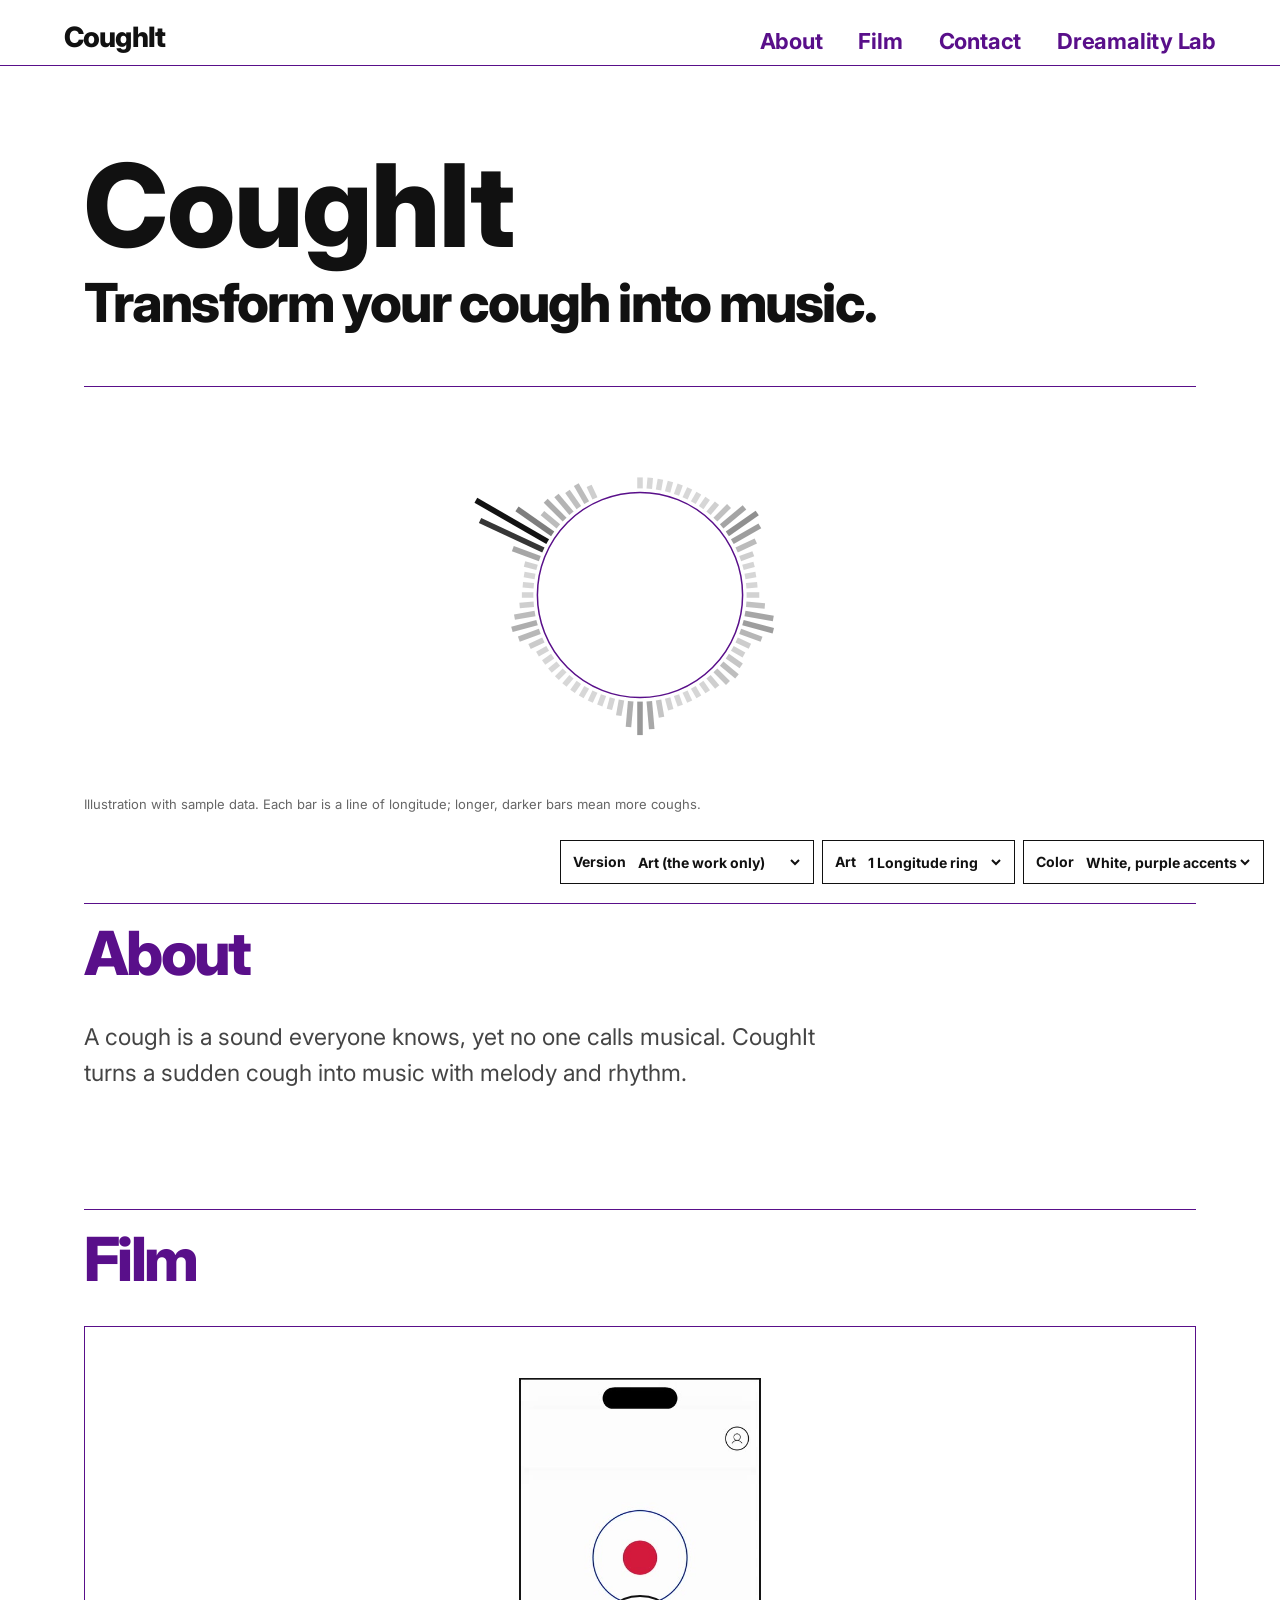
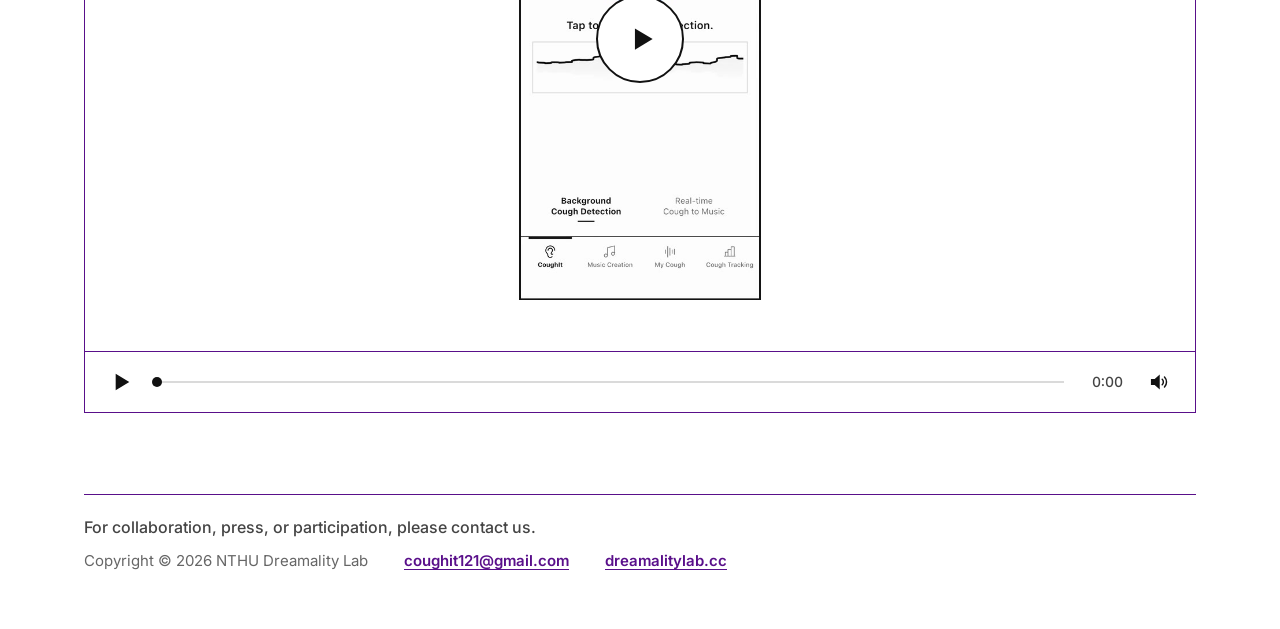
==== art.html @ 4ed85413 "Apply 1017 feedback: visitor-first copy, paper and art versions, longitude hero, purple accents - Co" ====
<!DOCTYPE html>
<html lang="en">
<head>
<meta charset="UTF-8">
<meta name="viewport" content="width=device-width, initial-scale=1.0">
<title>CoughIt</title>
<meta name="description" content="CoughIt turns a sudden cough into music with melody and rhythm. Free for iPhone.">
<meta property="og:title" content="CoughIt">
<meta property="og:description" content="Transform your cough into music.">
<meta property="og:type" content="website">
<meta property="og:image" content="assets/video-poster.jpg">
<meta name="theme-color" content="#590f8a">
<link rel="icon" href="assets/favicon.svg" type="image/svg+xml">
<link rel="preconnect" href="https://fonts.googleapis.com">
<link rel="preconnect" href="https://fonts.gstatic.com" crossorigin>
<link href="https://fonts.googleapis.com/css2?family=Inter:wght@400;500;700;800&display=swap" rel="stylesheet">
<link rel="stylesheet" href="styles.css?v=37">
</head>
<body data-version="art">

<a class="skip" href="#main">Skip to content</a>

<header class="top">
  <a class="wordmark" href="#top" aria-label="CoughIt, back to top">CoughIt</a>
  <nav class="top-nav" aria-label="Sections">
    <a href="#about">About</a>
    <a href="#film">Film</a>
    <a href="#contact">Contact</a>
    <a href="https://dreamalitylab.cc/" target="_blank" rel="noopener">Dreamality Lab</a>
  </nav>
</header>

<main id="main">

  <!-- ============ HERO ============ -->
  <section class="hero" id="top">
    <h1 class="tagline"><span class="tagline-title">CoughIt</span><span class="tagline-sub">Transform your cough into music.</span></h1>

    <figure class="hero-art">
      <canvas data-hero-art role="img" aria-label="Artwork drawn across the page"></canvas>
      <p class="hero-note" data-hero-note></p>
    </figure>
  </section>

  <!-- ============ ABOUT ============ -->
  <section class="block" id="about" aria-labelledby="about-title">
    <header class="block-head">
      <h2 class="block-title" id="about-title">About</h2>
    </header>

    <div class="section-intro">
      <p>A cough is a sound everyone knows, yet no one calls musical. CoughIt turns a sudden cough into music with melody and rhythm.</p>
    </div>
  </section>

  <!-- ============ FILM ============ -->
  <section class="block" id="film" aria-labelledby="film-title">
    <header class="block-head">
      <h2 class="block-title" id="film-title">Film</h2>
    </header>

    <div class="player" data-player>
      <div class="player-stage">
      <video class="player-media" preload="metadata" poster="assets/video-poster.jpg?v=5" playsinline>
        <source src="assets/coughit-demo.mp4?v=5" type="video/mp4">
      </video>
      <button class="player-overlay" type="button" data-playtoggle aria-label="Play video">
        <svg class="icon-play" viewBox="0 0 24 24" aria-hidden="true"><path d="M7 4.5v15l12.5-7.5z"/></svg>
        <svg class="icon-pause" viewBox="0 0 24 24" aria-hidden="true" hidden><path d="M6 4.5h4v15H6zM14 4.5h4v15h-4z"/></svg>
      </button>
      </div>
      <div class="player-bar">
        <button class="player-btn" type="button" data-playtoggle aria-label="Play video">
          <svg class="icon-play" viewBox="0 0 24 24" aria-hidden="true"><path d="M7 4.5v15l12.5-7.5z"/></svg>
          <svg class="icon-pause" viewBox="0 0 24 24" aria-hidden="true" hidden><path d="M6 4.5h4v15H6zM14 4.5h4v15h-4z"/></svg>
        </button>
        <div class="player-track" data-track role="slider" tabindex="0" aria-label="Seek" aria-valuemin="0" aria-valuemax="100" aria-valuenow="0">
          <div class="player-fill" data-fill></div>
        </div>
        <span class="player-time" data-time>0:00</span>
        <button class="player-btn" type="button" data-mute aria-label="Mute" aria-pressed="false">
          <svg class="icon-sound" viewBox="0 0 24 24" aria-hidden="true"><path d="M4 9.5h3.5L12 5.5v13L7.5 14.5H4z"/><path class="wave" d="M15.5 9a4.2 4.2 0 0 1 0 6M18 6.5a8 8 0 0 1 0 11" fill="none"/></svg>
          <svg class="icon-muted" viewBox="0 0 24 24" aria-hidden="true" hidden><path d="M4 9.5h3.5L12 5.5v13L7.5 14.5H4z"/><path class="wave" d="M16 9.5l5 5M21 9.5l-5 5" fill="none"/></svg>
        </button>
      </div>
    </div>
  </section>

</main>

<!-- ============ FOOTER ============ -->
<footer class="foot" id="contact">
  <div class="foot-inner">
    <p class="foot-line foot-contact">For collaboration, press, or participation, please contact us.</p>
    <p class="foot-line">Copyright &copy; 2026 NTHU Dreamality Lab</p>
    <p class="foot-line"><a href="mailto:coughit121@gmail.com">coughit121@gmail.com</a></p>
    <p class="foot-line"><a href="https://dreamalitylab.cc" target="_blank" rel="noopener">dreamalitylab.cc</a></p>
  </div>
</footer>

<!-- TEMPORARY style picker for the demo (version, hero art, colour). Remove with the
     .demo-controls CSS and the picker code in script.js once a style is chosen. -->
<div class="demo-controls" role="group" aria-label="Style picker (temporary)">
  <label class="demo-control">Version <select data-version-select aria-label="Page version"><option value="paper">Paper (Demo + Study)</option><option value="art">Art (the work only)</option></select></label>
  <label class="demo-control">Art <select data-art-select aria-label="Hero artwork"><option value="longitude">1  Longitude ring</option><option value="transform">2  Cough to music</option><option value="mono">3  Mono (minimal)</option><option value="light">4  Light</option><option value="becoming">5  Becoming</option><option value="ridges">6  Ridges</option><option value="ring">7  Ring</option><option value="line">8  Line</option><option value="score">9  Score</option></select></label>
  <label class="demo-control">Color <select data-theme-select aria-label="Colour scheme"><option value="accent">White, purple accents</option><option value="night">Black, purple accents</option><option value="mono">White, black only</option><option value="purple">Purple page</option></select></label>
</div>

<script src="assets/demo/data.js?v=1"></script>
<script src="script.js?v=41"></script>
</body>
</html>
---- styles.css ----
/* CoughIt site, minimal-art look shared with the app (variant A):
   white paper, ink, pure grays, square corners, heavy rules.
   Red is the only hue and is reserved for "a cough was caught". */

:root {
  /* Page: white paper, ink type, pure grays. Purple (--accent, NTHU purple) is
     the only colour and it is a garnish, never a full-page fill: thin rules,
     section titles, the menu, the contact line, buttons and the hero artwork. */
  --paper: #ffffff;
  --ink: #111111;
  --ink-2: #444444;
  --muted: #666666;
  --hairline: #dadada;
  --alert: #e5303f;
  --accent: #590f8a;
  --accent-ink: #ffffff;
  --line: var(--accent);
  --head: var(--accent);
  --menu: var(--accent);
  --link: var(--accent);

  --rule: 1.5px;
  --gutter: clamp(20px, 5vw, 64px);
  --max: 1240px;

  --font: -apple-system, BlinkMacSystemFont, "SF Pro Text", "Inter", "Helvetica Neue", Arial, sans-serif;
}

/* TEMPORARY, for the style demo: themes picked with the Color selector.
   The default is :root above (white, purple accents). Remove the three blocks
   below, the .demo-controls rules and the picker code in script.js once a
   style is chosen. */
:root[data-theme="night"] {
  --paper: #000000;
  --ink: #ffffff;
  --ink-2: #e6e6e6;
  --muted: #a8a8a8;
  --hairline: rgba(255, 255, 255, 0.28);
  --alert: #ff6b78;
  --accent: #c79bf5;
  --accent-ink: #000000;
}
:root[data-theme="mono"] {
  --line: var(--ink);
  --head: var(--ink);
  --menu: var(--ink);
  --link: var(--ink-2);
}
:root[data-theme="purple"] {
  --paper: #590f8a;
  --ink: #ffffff;
  --ink-2: #efe6f6;
  --muted: #cdb8de;
  --hairline: rgba(255, 255, 255, 0.32);
  --alert: #ff7a86;
  --accent: #ffffff;
  --accent-ink: #590f8a;
}

.demo-controls {
  position: fixed;
  right: 16px;
  bottom: 16px;
  z-index: 30;
  display: flex;
  flex-wrap: wrap;
  justify-content: flex-end;
  gap: 8px;
  max-width: calc(100vw - 32px);
}
.demo-control {
  display: flex;
  align-items: center;
  gap: 8px;
  min-height: 44px;
  padding: 0 10px 0 12px;
  border: var(--rule) solid var(--ink);
  background: var(--paper);
  color: var(--ink);
  font-size: 14px;
  font-weight: 700;
}
.demo-control select {
  font: inherit;
  font-weight: 700;
  color: inherit;
  background: transparent;
  border: 0;
  cursor: pointer;
}
.demo-control select option { color: #111111; background: #ffffff; }

*, *::before, *::after { box-sizing: border-box; }
* { margin: 0; padding: 0; }

html { scroll-behavior: smooth; scroll-padding-top: 88px; }

body {
  background: var(--paper);
  color: var(--ink);
  font-family: var(--font);
  font-size: 18px;
  line-height: 1.6;
  -webkit-font-smoothing: antialiased;
  text-rendering: optimizeLegibility;
}

a { color: inherit; }

:focus-visible {
  outline: 3px solid var(--ink);
  outline-offset: 3px;
}

.skip {
  position: absolute;
  left: var(--gutter);
  top: -80px;
  padding: 10px 16px;
  background: var(--ink);
  color: var(--paper);
  z-index: 20;
  text-decoration: none;
}
.skip:focus { top: 12px; }

/* ---------- Top bar ---------- */
.top {
  position: sticky;
  top: 0;
  z-index: 10;
  display: flex;
  align-items: flex-end;
  justify-content: space-between;
  padding: 22px var(--gutter) 0;
  background: var(--paper);
  border-bottom: var(--rule) solid var(--line);
}

/* The space between a word and the rule under it is a fraction of that word's
   own size (0.42em), so small menu text sits close to the line and the large
   wordmark sits further away. */
.wordmark {
  flex: none;
  margin-right: clamp(28px, 4vw, 48px);
  padding-bottom: 0.42em;
  font-size: 28px;
  font-weight: 800;
  line-height: 1.1;
  letter-spacing: -0.03em;
  text-decoration: none;
}

.top-nav {
  display: flex;
  min-width: 0;
  gap: clamp(18px, 3vw, 36px);
  overflow-x: auto;
  white-space: nowrap;
  scrollbar-width: none;
}
.top-nav::-webkit-scrollbar { display: none; }

.top-nav a {
  font-size: 22px;
  font-weight: 700;
  line-height: 1.1;
  letter-spacing: -0.01em;
  text-decoration: none;
  color: var(--menu);
  padding: 0 0 0.42em;
  border-bottom: 0.12em solid transparent;
}
.top-nav a:hover,
.top-nav a[aria-current="page"] { border-bottom-color: var(--menu); }

/* The demo page has no hero, so the first block needs its own breathing room. */
.page-demo #main { padding-top: clamp(32px, 6vh, 64px); }
.download-inline { margin-top: 0; }

/* ---------- Hero ---------- */
.hero {
  max-width: var(--max);
  margin: 0 auto;
  padding: clamp(48px, 9vh, 104px) var(--gutter) clamp(56px, 10vh, 112px);
}

.tagline {
  font-weight: 800;
  line-height: 1.02;
  letter-spacing: -0.04em;
}
.tagline-title {
  display: block;
  font-size: clamp(3.6rem, 9vw, 7.4rem);
}
.tagline-sub {
  display: block;
  max-width: 18em;
  margin-top: 0.18em;
  font-size: clamp(1.75rem, 4.2vw, 3.8rem);
  line-height: 1.08;
  letter-spacing: -0.035em;
}

/* Hero artwork: the demo's own scores drawn large, like a work on the wall. */
.hero-art {
  margin-top: clamp(32px, 6vh, 64px);
  border-top: var(--rule) solid var(--line);
  padding-top: 18px;
}
.hero-art canvas {
  display: block;
  width: 100%;
  height: clamp(200px, 30vw, 380px);
}
.hero-note {
  margin-top: 10px;
  color: var(--muted);
  font-size: 13px;
  line-height: 1.4;
}
.hero-note:empty { display: none; }
/* Download: the sentence is the loudest thing here, the store button follows it. */
.download {
  margin-top: clamp(40px, 7vh, 80px);
}
.download-lead {
  font-size: clamp(1.5rem, 3vw, 2.25rem);
  font-weight: 800;
  line-height: 1.15;
  letter-spacing: -0.03em;
}
.download-sub {
  margin-top: 6px;
  max-width: 34em;
  font-size: clamp(1.15rem, 2vw, 1.5rem);
  font-weight: 500;
  color: var(--ink-2);
}
.download-ask {
  margin-top: 20px;
  font-size: clamp(1.05rem, 1.7vw, 1.3rem);
  font-weight: 700;
}
.download-row {
  display: flex;
  flex-wrap: wrap;
  align-items: stretch;
  gap: 16px;
  margin-top: 22px;
}
.app-store-link {
  display: inline-flex;
  line-height: 0;
}
.app-store-link img {
  display: block;
  width: 180px;
  height: auto;
}
.app-store-link:focus-visible {
  outline: 3px solid var(--ink);
  outline-offset: 5px;
}

/* ---------- Blocks ---------- */
.block {
  max-width: var(--max);
  margin: 0 auto;
  padding: 0 var(--gutter) clamp(56px, 9vh, 104px);
}

/* The gap between a rule and its title is 0.3em of the title's own size. */
.block-head {
  display: flex;
  align-items: baseline;
  gap: 18px;
  font-size: clamp(2.1rem, 5.2vw, 3.8rem);
  padding-top: 0.3em;
  margin-bottom: clamp(24px, 4vh, 44px);
  border-top: var(--rule) solid var(--line);
}

.block-title {
  font-size: 1em;
  font-weight: 800;
  letter-spacing: -0.045em;
  line-height: 1.02;
  color: var(--head);
}

.prose { max-width: 40rem; }
.prose p { font-size: clamp(1.15rem, 1.8vw, 1.4rem); line-height: 1.6; }
.prose p + p { margin-top: 1em; }

.section-intro {
  max-width: 48rem;
  margin-bottom: clamp(28px, 4vh, 48px);
}
.section-intro p {
  font-size: clamp(1.15rem, 1.8vw, 1.45rem);
  line-height: 1.55;
  color: var(--ink-2);
}
.section-intro p + p { margin-top: 1em; }

/* ---------- Demo cards ---------- */
.demo-grid {
  display: grid;
  grid-template-columns: 1fr;
  gap: 28px;
}

/* The video player is a framed screen: it keeps white paper on any page colour. */
.player {
  --paper: #ffffff;
  --ink: #111111;
  --ink-2: #444444;
  --muted: #666666;
  --hairline: #dadada;
  --alert: #e5303f;
  --accent: #590f8a;
  --accent-ink: #ffffff;
  color: var(--ink);
}

/* A demo is a wall label, not a widget: heavy rule on top, small caps meta line,
   no box around it. */
.music-demo {
  display: flex;
  flex-direction: column;
  min-width: 0;
  padding-top: 18px;
  border-top: var(--rule) solid var(--line);
}

.demo-head {
  display: flex;
  align-items: flex-start;
  justify-content: space-between;
  gap: 20px;
}

.demo-kicker {
  margin-bottom: 4px;
  color: var(--muted);
  font-size: 13px;
  font-weight: 700;
  letter-spacing: 0.12em;
  text-transform: uppercase;
}

.demo-head h3 {
  font-size: clamp(1.7rem, 3.2vw, 2.5rem);
  line-height: 1.05;
  letter-spacing: -0.04em;
}

.demo-play {
  flex: none;
  min-width: 57px;
  height: 36px;
  padding: 0 12px;
  border: var(--rule) solid var(--accent);
  background: var(--accent);
  color: var(--accent-ink);
  font: inherit;
  font-size: 12px;
  font-weight: 700;
  cursor: pointer;
}
.demo-play:hover { background: transparent; color: var(--accent); }

.demo-copy {
  margin-top: 18px;
  color: var(--ink-2);
  font-size: 16px;
  line-height: 1.55;
}

.translation-list {
  display: grid;
  gap: 10px;
  margin: 28px 0 32px;
  max-height: 204px;
  padding-right: 8px;
  overflow-y: auto;
  overscroll-behavior: contain;
  scrollbar-color: var(--ink) var(--hairline);
  scrollbar-width: thin;
}
.translation-list::-webkit-scrollbar { width: 8px; }
.translation-list::-webkit-scrollbar-track { background: var(--hairline); }
.translation-list::-webkit-scrollbar-thumb { background: var(--ink); }

.translation-list::after {
  content: '';
  height: 30px;
}

.final-label {
  margin: 4px 0 12px;
  color: var(--ink);
  font-size: 14px;
  font-weight: 800;
  letter-spacing: 0.08em;
  text-transform: uppercase;
}

.translation {
  display: grid;
  grid-template-columns: 38px minmax(180px, 0.85fr) 28px minmax(300px, 1.55fr);
  align-items: center;
  gap: 10px;
  padding: 14px 0;
  border-top: 1px solid var(--hairline);
  min-height: 126px;
}

.translation-no {
  color: var(--muted);
  font-size: 12px;
  font-weight: 700;
  text-align: center;
  letter-spacing: 0.08em;
}

.sample-panel {
  min-width: 0;
}

.translation button {
  display: flex;
  width: 100%;
  align-items: center;
  justify-content: flex-start;
  gap: 9px;
  min-height: 44px;
  padding: 8px 12px;
  border: 1px solid var(--ink);
  background: var(--paper);
  color: var(--ink);
  font: inherit;
  font-size: 13px;
  font-weight: 700;
  line-height: 1.2;
  text-align: left;
  cursor: pointer;
}
.translation button:hover,
.translation button.is-playing { background: var(--ink); color: var(--paper); }
.translation button [data-play-icon] {
  width: 1em;
  flex: none;
  text-align: center;
}

.translation-arrow {
  color: var(--muted);
  font-size: 20px;
  text-align: center;
}

.sample-panel canvas {
  display: block;
  width: 100%;
  height: 58px;
  margin-top: 7px;
  border: 1px solid var(--hairline);
  background: #f7f7f5;
}

.demo-play-wide {
  width: 75%;
  margin-top: 12px;
}

/* ---------- Demo maps ---------- */
.demo-map-block {
  margin: 0 0 28px;
}

.demo-map-title,
.demo-map-help {
  color: var(--ink-2);
  font-size: 14px;
  line-height: 1.4;
}

.demo-map-title {
  margin-bottom: 8px;
  font-weight: 700;
}

.demo-map-help {
  margin-top: 7px;
  color: var(--muted);
}

.cough-map {
  width: 100%;
  height: 280px;
  border: 1px solid var(--hairline);
  background: #e9e9e9;
  z-index: 0;
}

.cough-map-marker {
  border: 0;
  background: transparent;
}

.cough-map-pin {
  position: absolute;
  left: 49px;
  bottom: 0;
  width: 22px;
  height: 22px;
  border: 2px solid #ffffff;
  border-radius: 50% 50% 50% 0;
  background: var(--pin-color);
  box-shadow: 0 1px 4px rgba(0, 0, 0, 0.28);
  transform: rotate(-45deg);
}

.cough-map-pin::after {
  content: '';
  position: absolute;
  inset: 6px;
  border-radius: 50%;
  background: #ffffff;
}

.cough-map-name {
  position: absolute;
  left: 50%;
  bottom: 26px;
  display: none;
  max-width: 118px;
  padding: 4px 7px;
  overflow: hidden;
  border: 1px solid rgba(0, 0, 0, 0.12);
  background: var(--pin-color);
  color: #ffffff;
  font-size: 11px;
  font-weight: 700;
  line-height: 1.2;
  text-overflow: ellipsis;
  white-space: nowrap;
  transform: translateX(-50%);
}

.cough-map-marker.is-selected .cough-map-pin {
  width: 28px;
  height: 28px;
  left: 46px;
}

.cough-map-marker.is-selected .cough-map-name {
  display: block;
}

.cough-map .leaflet-control-attribution {
  max-width: calc(100% - 8px);
  font-size: 4px;
  line-height: 1;
  opacity: 0.65;
  white-space: normal;
}

/* The combined track follows the individual cough-to-music examples. */
.demo-copy + .midi-frame { margin-top: 24px; }

.cough-inputs {
  display: grid;
  grid-template-columns: repeat(3, 1fr);
  gap: 8px;
  margin: 24px 0 14px;
}

.cough-inputs button {
  min-width: 0;
  padding: 11px 8px;
  border: 1px solid var(--hairline);
  background: #f7f7f5;
  color: var(--ink);
  font: inherit;
  font-size: 13px;
  font-weight: 700;
  cursor: pointer;
}
.cough-inputs button span {
  display: block;
  color: var(--muted);
  font-size: 11px;
  font-weight: 500;
  letter-spacing: 0.12em;
}
.cough-inputs button:nth-child(1) { border-bottom: 3px solid var(--alert); }
.cough-inputs button:nth-child(2) { border-bottom: 3px solid var(--ink); }
.cough-inputs button:nth-child(3) { border-bottom: 3px solid #777; }
.cough-inputs button:hover,
.cough-inputs button.is-active { background: var(--ink); color: var(--paper); }
.cough-inputs button.is-active span { color: #ccc; }

.midi-frame {
  position: relative;
  border: 1px solid var(--hairline);
  background: #f7f7f5;
  overflow: hidden;
}
.midi-frame canvas {
  display: block;
  width: 100%;
  height: 136px;
  cursor: crosshair;
}
.midi-status {
  position: absolute;
  inset: 0;
  display: grid;
  place-items: center;
  color: var(--muted);
  font-size: 13px;
}
.midi-status[hidden] { display: none; }

.demo-timeline {
  height: 3px;
  margin-top: 12px;
  background: var(--hairline);
  overflow: hidden;
}
.demo-timeline span {
  display: block;
  width: 0;
  height: 100%;
  background: var(--ink);
}

/* ---------- Player ---------- */
.player {
  border: var(--rule) solid var(--line);
  background: var(--paper);
}

.player-stage {
  position: relative;
  aspect-ratio: 16 / 9;
  overflow: hidden;
}

.player-media { display: block; width: 100%; height: 100%; object-fit: cover; background: var(--paper); }

.player-overlay {
  position: absolute;
  inset: 0;
  margin: auto;
  width: 88px;
  height: 88px;
  border-radius: 50%;
  border: 2px solid var(--ink);
  background: var(--paper);
  cursor: pointer;
  display: grid;
  place-items: center;
}
.player-overlay svg { width: 34px; height: 34px; fill: var(--ink); margin-left: 4px; }
.player-overlay:hover { background: var(--ink); }
.player-overlay:hover svg { fill: var(--paper); }
.player-overlay svg[hidden] { display: none; }
.player.is-playing .player-overlay {
  display: none;
}

.player-bar {
  display: flex;
  align-items: center;
  gap: 14px;
  padding: 8px 14px;
  background: var(--paper);
  border-top: var(--rule) solid var(--line);
}

.player-btn {
  flex: none;
  width: 44px;
  height: 44px;
  display: grid;
  place-items: center;
  background: transparent;
  border: 0;
  cursor: pointer;
}
.player-btn svg { width: 22px; height: 22px; fill: var(--ink); stroke: var(--ink); stroke-width: 1.6; stroke-linecap: round; }
.player-btn svg[hidden] { display: none; }
.player-btn svg .wave { fill: none; }
.player-btn:hover svg { opacity: 0.6; }

/* Thin ink track: the fill must never be the loudest thing in the frame. */
.player-track {
  position: relative;
  flex: 1;
  height: 2px;
  background: var(--hairline);
  cursor: pointer;
  touch-action: none;
}
.player-track::before { content: ""; position: absolute; inset: -18px 0; } /* bigger hit area */
.player-fill { position: absolute; left: 0; top: 0; bottom: 0; width: 0; background: var(--ink); }
.player-fill::after {
  content: "";
  position: absolute;
  right: -5px;
  top: 50%;
  width: 10px;
  height: 10px;
  border-radius: 50%;
  background: var(--ink);
  transform: translateY(-50%);
}
.player-track.is-seeking .player-fill::after { transform: translateY(-50%) scale(1.25); }

.player-time {
  flex: none;
  min-width: 3.2em;
  text-align: right;
  font-size: 14px;
  font-weight: 500;
  color: var(--ink-2);
  font-variant-numeric: tabular-nums;
}

/* ---------- Actions ---------- */
.actions {
  display: flex;
  flex-wrap: wrap;
  gap: 16px;
  margin-top: clamp(28px, 4vh, 44px);
}

.action {
  display: inline-flex;
  align-items: center;
  justify-content: space-between;
  gap: 21px;
  min-height: 48px;
  padding: 0 17px;
  border: var(--rule) solid var(--ink);
  background: var(--paper);
  color: var(--ink);
  text-decoration: none;
  transition: background-color 0.15s ease, color 0.15s ease;
}
.action-text { font-size: 15px; font-weight: 700; letter-spacing: -0.01em; line-height: 1.25; padding: 9px 0; }
.action svg { width: 20px; height: 20px; stroke: currentColor; stroke-width: 1.6; stroke-linecap: round; stroke-linejoin: round; flex: none; }

.action:hover { background: var(--ink); color: var(--paper); }
/* The accent colour belongs to the main action. */
.action-primary { background: var(--accent); border-color: var(--accent); color: var(--accent-ink); }
.action-primary:hover { background: transparent; color: var(--accent); }

.aside {
  margin-top: 24px;
  font-size: 16px;
  color: var(--muted);
}
.aside a { color: var(--ink); font-weight: 500; text-underline-offset: 3px; }
.aside a:hover { text-decoration-thickness: 2px; }

/* ---------- Footer ---------- */
.foot {
  max-width: var(--max);
  margin: 0 auto;
  padding: 0 var(--gutter) 56px;
}
.foot-inner {
  padding-top: 20px;
  border-top: var(--rule) solid var(--line);
  display: flex;
  flex-wrap: wrap;
  align-items: center;
  gap: 8px 36px;
  font-size: 15px;
  color: var(--muted);
}
.foot-contact {
  flex-basis: 100%;
  color: var(--ink-2);
  font-size: 16px;
  font-weight: 500;
}
.foot a { color: var(--link); font-weight: 600; text-underline-offset: 3px; }
.foot a:hover { text-decoration-thickness: 2px; }

/* ---------- "How much do you know about your cough" ---------- */
.explore { border-bottom: var(--rule) solid var(--line); }

.explore-item { border-top: var(--rule) solid var(--line); }
.explore-item summary {
  display: flex;
  align-items: center;
  justify-content: space-between;
  gap: 20px;
  padding: 20px 0;
  font-size: clamp(1.25rem, 2.2vw, 1.6rem);
  font-weight: 700;
  letter-spacing: -0.02em;
  cursor: pointer;
  list-style: none;
}
.explore-item summary::-webkit-details-marker { display: none; }
.explore-item summary::after {
  content: "+";
  flex: none;
  font-size: 1.6em;
  font-weight: 500;
  line-height: 1;
}
.explore-item[open] summary::after { content: "\2212"; }
.explore-caption { color: var(--ink-2); margin-bottom: 16px; }
.explore-item .shot { margin-bottom: 28px; }

.aside-lead {
  margin-top: clamp(28px, 4vh, 44px);
  font-size: clamp(1.15rem, 1.8vw, 1.4rem);
  font-weight: 700;
}

/* ---------- Draft-only content ----------
   Anything marked .draft-only (and every .todo placeholder) is hidden for
   visitors. Open the page with ?draft to see it, e.g. index.html?draft */
body:not(.draft) .draft-only,
body:not(.draft) .todo { display: none; }

.draft .todo {
  border: 1.5px dashed var(--ink-2);
  padding: 14px 16px;
  color: var(--ink-2);
  font-size: 16px;
  line-height: 1.5;
  background: rgba(255, 255, 255, 0.08);
}

/* ---------- Responsive ---------- */
@media (max-width: 560px) {
  body { font-size: 17px; }
  html { scroll-padding-top: 132px; }
  .top {
    height: auto;
    min-height: 116px;
    flex-wrap: wrap;
    align-content: center;
    justify-content: flex-start;
    gap: 8px 0;
    padding-top: 10px;
    padding-bottom: 10px;
  }
  .wordmark {
    width: 100%;
    margin-right: 0;
    padding-bottom: 0;
    font-size: 22px;
  }
  .top-nav {
    display: grid;
    width: 100%;
    grid-template-columns: repeat(2, minmax(0, 1fr));
    gap: 2px 16px;
    overflow: visible;
    white-space: normal;
  }
  .top-nav a {
    min-width: 0;
    padding: 4px 0;
    font-size: 14px;
    line-height: 1.25;
  }
  .actions { flex-direction: column; }
  .action { width: 100%; }
  .demo-play-wide { width: 75%; }
  .cough-map { height: 240px; }
  .player-overlay { width: 72px; height: 72px; }
  .player-time { display: none; }
}

@media (max-width: 840px) {
  .translation {
    grid-template-columns: 32px minmax(150px, 1fr) 22px minmax(210px, 1.3fr);
  }
  .translation-list { max-height: 200px; }
  .sample-panel canvas { height: 58px; }
  .midi-frame canvas { height: 124px; }
}

@media (max-width: 560px) {
  .translation {
    grid-template-columns: 28px 1fr 18px 1fr;
    gap: 6px;
    padding: 10px 0;
  }
  .translation button { padding: 8px; font-size: 12px; }
  .sample-panel canvas { height: 54px; }
  .translation-list { max-height: 196px; padding-right: 5px; }
}

/* The temporary style picker stays small on a phone so it covers less of the page. */
@media (max-width: 560px) {
  .demo-controls { right: 8px; bottom: 8px; left: 8px; max-width: none; gap: 6px; }
  .demo-control { flex: 1 1 auto; min-height: 36px; padding: 0 4px 0 8px; gap: 4px; font-size: 12px; }
  .demo-control select { max-width: 104px; font-size: 12px; text-overflow: ellipsis; }
}

@media (prefers-reduced-motion: reduce) {
  html { scroll-behavior: auto; }
}
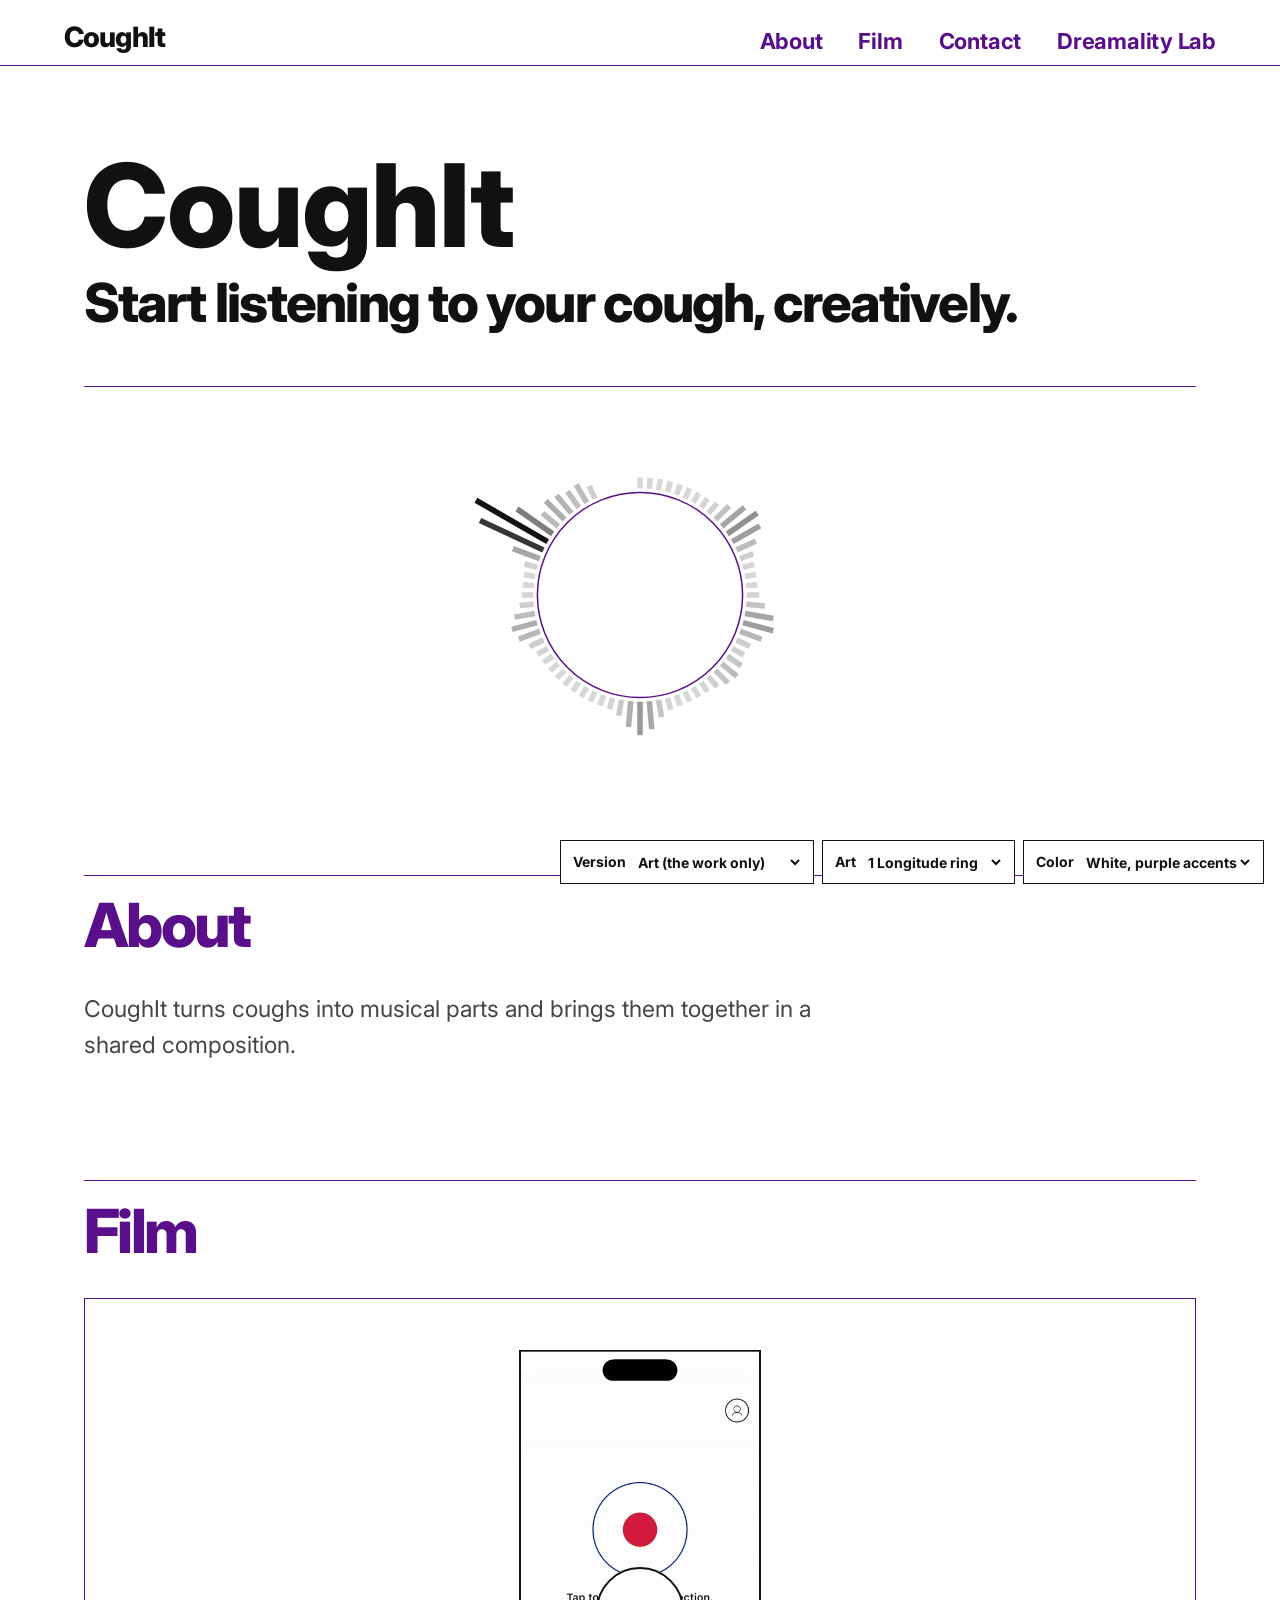
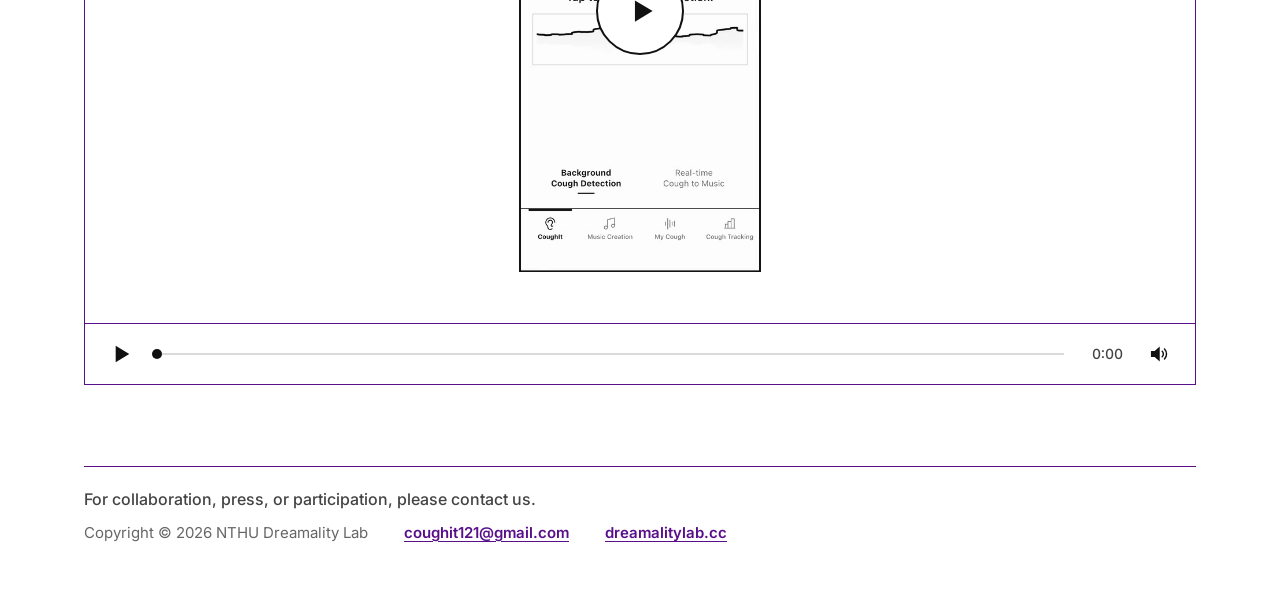
==== commit ad0973e2: "Refine overview, tagline and demo copy; remove hero caption" ====
--- a/art.html
+++ b/art.html
@@ -6,7 +6,7 @@
 <title>CoughIt</title>
 <meta name="description" content="CoughIt turns a sudden cough into music with melody and rhythm. Free for iPhone.">
 <meta property="og:title" content="CoughIt">
-<meta property="og:description" content="Transform your cough into music.">
+<meta property="og:description" content="Start listening to your cough, creatively.">
 <meta property="og:type" content="website">
 <meta property="og:image" content="assets/video-poster.jpg">
 <meta name="theme-color" content="#590f8a">
@@ -34,11 +34,10 @@
 
   <!-- ============ HERO ============ -->
   <section class="hero" id="top">
-    <h1 class="tagline"><span class="tagline-title">CoughIt</span><span class="tagline-sub">Transform your cough into music.</span></h1>
+    <h1 class="tagline"><span class="tagline-title">CoughIt</span><span class="tagline-sub">Start listening to your cough, creatively.</span></h1>
 
     <figure class="hero-art">
       <canvas data-hero-art role="img" aria-label="Artwork drawn across the page"></canvas>
-      <p class="hero-note" data-hero-note></p>
     </figure>
   </section>
 
@@ -49,7 +48,7 @@
     </header>
 
     <div class="section-intro">
-      <p>A cough is a sound everyone knows, yet no one calls musical. CoughIt turns a sudden cough into music with melody and rhythm.</p>
+      <p>CoughIt turns coughs into musical parts and brings them together in a shared composition.</p>
     </div>
   </section>
 
